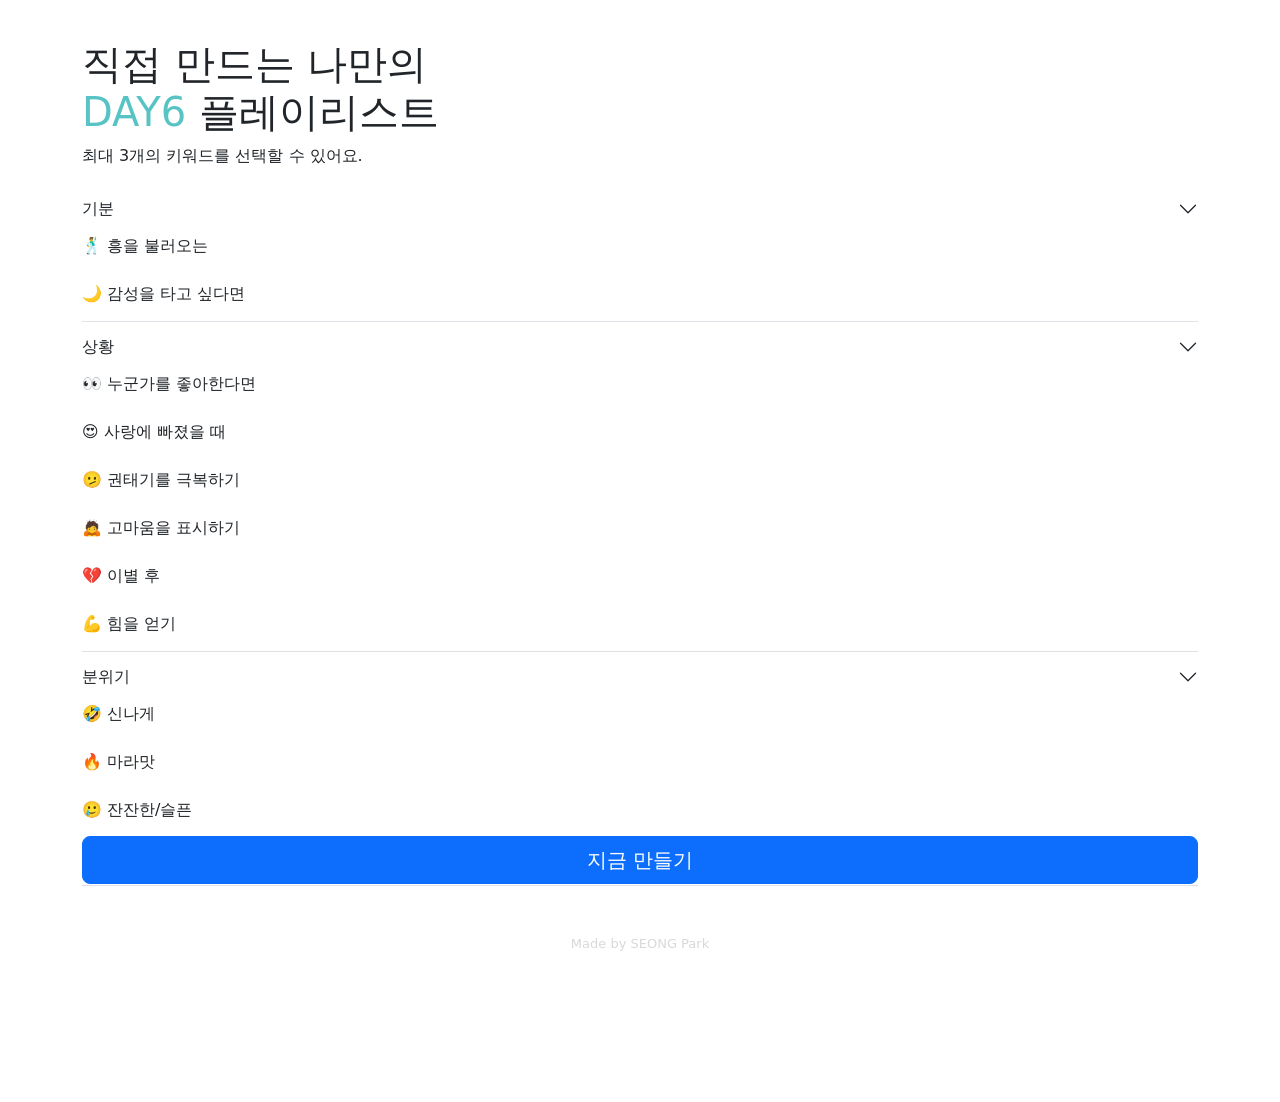
==== index.html @ 82f582e2 "edit" ====
<!DOCTYPE html>
<html lang="ko">
  <head>
    <meta charset="UTF-8" />
    <meta
      name="viewport"
      content="initial-scale=1.0; maximum-scale=1.0; minimum-scale=1.0; user-scalable=no;"
    />

    <link rel="shortcut icon" href="favicon.png" type="image/x-icon" />
    <title>데플리</title>
    <link rel="stylesheet" href="assets/style.css" />

    <link rel="manifest" href="manifest.json" />
    <link rel="apple-touch-icon" href="favicon.png" />
    <meta name="apple-mobile-web-app-capable" content="yes" />
    <meta name="theme-color" content="#fafafa" />
    <meta name="apple-mobile-web-app-title" content="데플리" />

    <link
      href="https://cdn.jsdelivr.net/npm/bootstrap@5.3.3/dist/css/bootstrap.min.css"
      rel="stylesheet"
      integrity="sha384-QWTKZyjpPEjISv5WaRU9OFeRpok6YctnYmDr5pNlyT2bRjXh0JMhjY6hW+ALEwIH"
      crossorigin="anonymous"
    />
    <link
      rel="stylesheet"
      href="https://cdnjs.cloudflare.com/ajax/libs/font-awesome/6.5.2/css/all.min.css"
      integrity="sha512-SnH5WK+bZxgPHs44uWIX+LLJAJ9/2PkPKZ5QiAj6Ta86w+fsb2TkcmfRyVX3pBnMFcV7oQPJkl9QevSCWr3W6A=="
      crossorigin="anonymous"
      referrerpolicy="no-referrer"
    />
    <style>
      .accordion-item {
        background-color: rgb(0, 0, 0, 0);
        box-shadow: none !important;
      }

      .accordion {
        --bs-accordion-bg: rgb(0, 0, 0, 0);
        --bs-accordion-active-color: black;
      }

      .accordion-button:not(.collapsed) {
        background-color: rgb(0, 0, 0, 0);
        box-shadow: none !important;
      }

      .accordion-button {
        padding: 15px 0px 15px 0px;
        border: none;
        box-shadow: none !important;
      }

      .accordion-button:not(.collapsed) {
        padding: 15px 0px 15px 0px;
      }

      .accordion-body {
        padding: 0px 0px 15px 0px;
      }
    </style>
  </head>
  <body>
    <div class="container" style="margin-top: 40px">
      <h1 class="highlight">
        직접 만드는 나만의<br /><span style="color: #57c3c5">DAY6</span>
        플레이리스트
      </h1>
      <p class="detail">최대 3개의 키워드를 선택할 수 있어요.</p>

      <div class="accordion accordion-flush" id="accordionFlushExample">
        <div class="accordion-item">
          <h2 class="accordion-header">
            <button
              class="accordion-button collapsed"
              type="button"
              data-bs-toggle="collapse"
              data-bs-target="#flush-collapseOne"
              aria-expanded="true"
              aria-controls="flush-collapseOne"
            >
              기분
            </button>
          </h2>
          <div id="flush-collapseOne" class="accordion-collapse collapse show">
            <div class="accordion-body">
              <div class="keyword" id="흥을 불러오는">🕺 흥을 불러오는</div>
              &nbsp;
              <div class="keyword" id="감성을 타고 싶다면">
                🌙 감성을 타고 싶다면
              </div>
            </div>
          </div>
        </div>
        <div class="accordion-item">
          <h2 class="accordion-header">
            <button
              class="accordion-button collapsed"
              type="button"
              data-bs-toggle="collapse"
              data-bs-target="#flush-collapseTwo"
              aria-expanded="true"
              aria-controls="flush-collapseTwo"
            >
              상황
            </button>
          </h2>
          <div id="flush-collapseTwo" class="accordion-collapse collapse show">
            <div class="accordion-body">
              <div class="keyword btn-margin-b" id="누군가를 좋아한다면">
                👀 누군가를 좋아한다면
              </div>
              &nbsp;
              <div class="keyword" id="사랑에 빠졌을 때">
                😍 사랑에 빠졌을 때
              </div>
              &nbsp;
              <div class="keyword" id="권태기를 극복하기">
                🫤 권태기를 극복하기
              </div>
              &nbsp;
              <div class="keyword btn-margin-b" id="고마움을 표시하기">
                🙇 고마움을 표시하기
              </div>
              &nbsp;
              <div class="keyword" id="이별 후">💔 이별 후</div>

              &nbsp;
              <div class="keyword" id="힘을 얻기">💪 힘을 얻기</div>
            </div>
          </div>
        </div>
        <div class="accordion-item">
          <h2 class="accordion-header">
            <button
              class="accordion-button collapsed"
              type="button"
              data-bs-toggle="collapse"
              data-bs-target="#flush-collapseThree"
              aria-expanded="true"
              aria-controls="flush-collapseThree"
            >
              분위기
            </button>
          </h2>
          <div
            id="flush-collapseThree"
            class="accordion-collapse collapse show"
          >
            <div class="accordion-body">
              <div class="keyword btn-margin-b" id="신나게">🤣 신나게</div>
              &nbsp;
              <div class="keyword" id="마라맛">🔥 마라맛</div>
              &nbsp;
              <div class="keyword" id="잔잔한/슬픈">🥲 잔잔한/슬픈</div>
              &nbsp;
              <div class="keyword" id="벅차오르는">🥹 벅차오르는</div>
            </div>
          </div>
        </div>

        <div class="fixed-bottom">
          <div class="d-grid gap-2 container">
            <button class="btn btn-primary letsmake btn-lg mb-3" type="button">
              지금 만들기
            </button>
          </div>
        </div>

        <center>
          <p class="mt-5 mb-5" style="color: #d8d8d8; font-size: 13px">
            Made by SEONG Park
          </p>
          <div style="height: 100px"></div>
        </center>
      </div>
    </div>

    <script src="script.js"></script>
    <script src="pwabuilder-sw.js"></script>
    <script
      src="https://cdn.jsdelivr.net/npm/bootstrap@5.3.3/dist/js/bootstrap.bundle.min.js"
      integrity="sha384-YvpcrYf0tY3lHB60NNkmXc5s9fDVZLESaAA55NDzOxhy9GkcIdslK1eN7N6jIeHz"
      crossorigin="anonymous"
    ></script>

    <script>
      if ("serviceWorker" in navigator) {
        navigator.serviceWorker
          .register("service-worker.js")
          .then((registration) => {
            console.log(
              "Service Worker registered with scope: ",
              registration.scope
            );
          })
          .catch((error) => {
            console.log("Service Worker registration failed: ", error);
          });
      }
    </script>

    <script type="text/javascript" src="//wcs.naver.net/wcslog.js"></script>
    <script type="text/javascript">
      if (!wcs_add) var wcs_add = {};
      wcs_add["wa"] = "500e5e6edbc548";
      if (window.wcs) {
        wcs_do();
      }
    </script>
  </body>
</html>
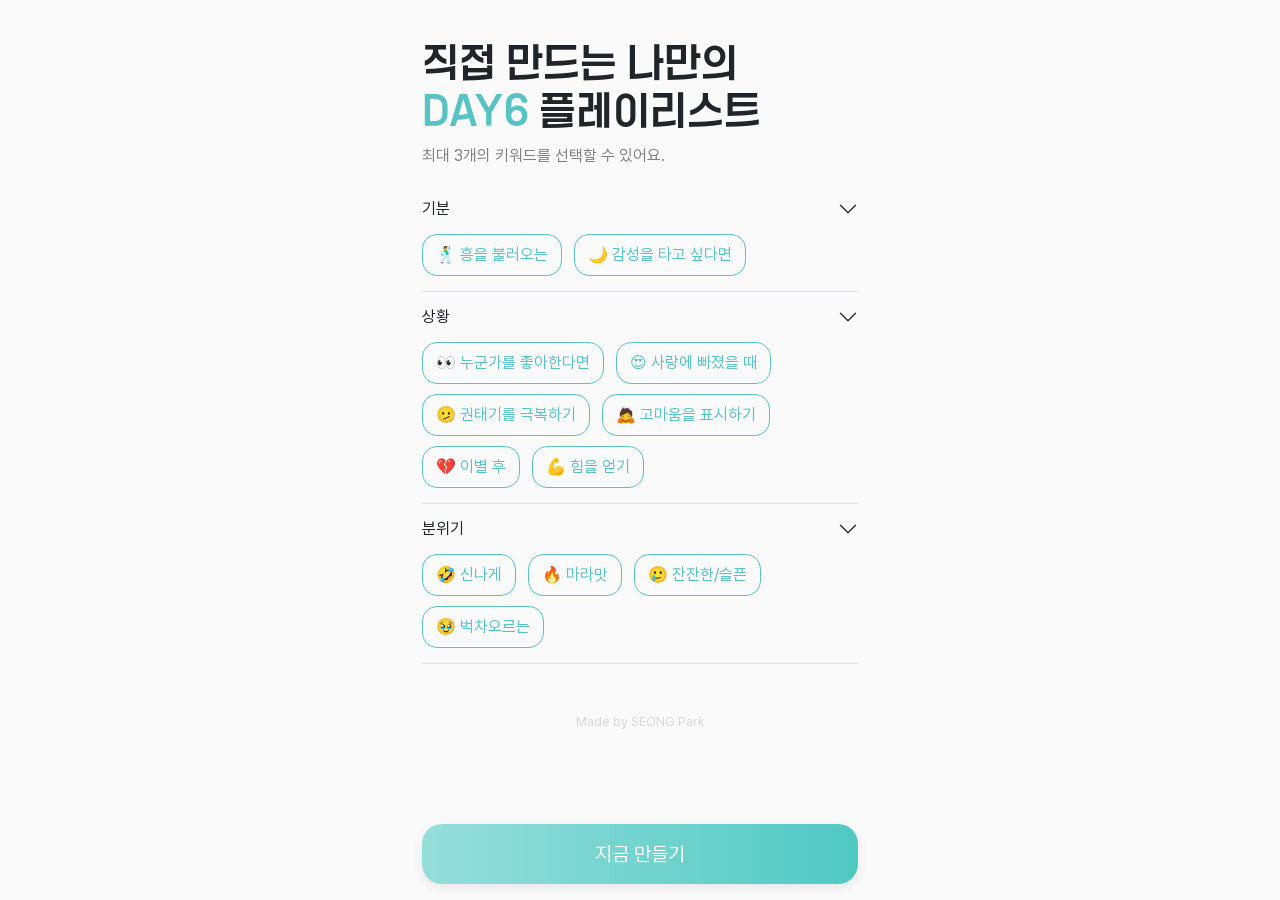
==== commit f488c398: "Bug FIx" ====
--- a/index.html
+++ b/index.html
@@ -69,6 +69,24 @@
       </h1>
       <p class="detail">최대 3개의 키워드를 선택할 수 있어요.</p>
 
+      <!-- Limit Modal -->
+      <div class="modal fade" id="limitModal" tabindex="-1" aria-hidden="true">
+        <div class="modal-dialog modal-dialog-centered">
+          <div class="modal-content" style="border-radius: 20px; border: none;">
+            <div class="modal-header" style="border-bottom: none; padding-top: 25px;">
+              <h5 class="modal-title bold" style="width: 100%; text-align: center;">알림</h5>
+              <button type="button" class="btn-close" data-bs-dismiss="modal" aria-label="Close" style="position: absolute; right: 20px;"></button>
+            </div>
+            <div class="modal-body" style="padding: 20px 25px 30px 25px; text-align: center; color: #585858;">
+              최대 3개의 키워드만 선택할 수 있습니다.
+            </div>
+            <div class="modal-footer" style="border-top: none; padding: 0 25px 25px 25px; display: flex; flex-direction: column; gap: 10px;">
+              <button type="button" class="btn btn-primary" data-bs-dismiss="modal" style="width: 100%; border-radius: 12px; padding: 12px; background-color: #57c3c5; border: none;">확인</button>
+            </div>
+          </div>
+        </div>
+      </div>
+
       <div class="accordion accordion-flush" id="accordionFlushExample">
         <div class="accordion-item">
           <h2 class="accordion-header">
@@ -162,7 +180,7 @@
 
         <div class="fixed-bottom">
           <div class="d-grid gap-2 container">
-            <button class="btn btn-primary letsmake btn-lg mb-3" type="button">
+            <button id="createPlaylist" class="btn btn-primary letsmake btn-lg mb-3" type="button">
               지금 만들기
             </button>
           </div>
@@ -177,13 +195,13 @@
       </div>
     </div>
 
-    <script src="script.js"></script>
-    <script src="pwabuilder-sw.js"></script>
     <script
       src="https://cdn.jsdelivr.net/npm/bootstrap@5.3.3/dist/js/bootstrap.bundle.min.js"
       integrity="sha384-YvpcrYf0tY3lHB60NNkmXc5s9fDVZLESaAA55NDzOxhy9GkcIdslK1eN7N6jIeHz"
       crossorigin="anonymous"
     ></script>
+    <script src="script.js"></script>
+    <script src="pwabuilder-sw.js"></script>
 
     <script>
       if ("serviceWorker" in navigator) {
--- a/assets/style.css
+++ b/assets/style.css
@@ -0,0 +1,110 @@
+
+@import url("pretendard.css");
+
+@font-face {
+  font-family: "WavvePADO-Regular";
+  src: url("font/WavvePADO-Regular.woff2")
+    format("woff2");
+  font-weight: normal;
+  font-style: normal;
+}
+
+@media (min-width: 465px) {
+  .container {
+    width: 460px !important;
+  }
+}
+
+body {
+  background-color: #fafafa !important;
+  font-family: "Pretendard", -apple-system, BlinkMacSystemFont, system-ui, Roboto, "Helvetica Neue", "Segoe UI", "Apple SD Gothic Neo", "Noto Sans KR", "Malgun Gothic", "Apple Color Emoji", "Segoe UI Emoji", "Segoe UI Symbol", sans-serif !important;
+}
+
+.highlight {
+  font-family: "WavvePADO-Regular" !important;
+}
+
+.bold {
+  font-family: "Pretendard", sans-serif !important;
+  font-weight: 700 !important;
+}
+
+.detail {
+  color: gray;
+}
+
+.btn-margin-b {
+  margin-bottom: 10px;
+}
+
+/* 키워드 선택 */
+.keyword {
+  display: inline-block;
+  padding: 8px 13px 8px 13px;
+  border: 1px solid #57c3c5;
+  cursor: pointer;
+  position: relative;
+  border-radius: 15px;
+  color: #57c3c5;
+}
+
+.keyword.selected {
+  background-color: #57c3c5;
+  color: #fff;
+}
+
+.letsmake {
+  border-radius: 20px !important;
+  border: none !important;
+  padding-top: 15px !important;
+  padding-bottom: 15px !important;
+  background: #50c9c3; /* fallback for old browsers */
+  background: -webkit-linear-gradient(
+    to right,
+    #96deda,
+    #50c9c3
+  ); /* Chrome 10-25, Safari 5.1-6 */
+  background: linear-gradient(
+    to right,
+    #96deda,
+    #50c9c3
+  ); /* W3C, IE 10+/ Edge, Firefox 16+, Chrome 26+, Opera 12+, Safari 7+ */
+  box-shadow: rgba(0, 0, 0, 0.08) 0px 4px 12px;
+}
+
+.song-list {
+  display: flex;
+  align-items: center;
+}
+
+.album {
+  width: 60px;
+  height: 60px;
+  border-radius: 10px;
+  box-shadow: rgba(0, 0, 0, 0.09) 0px 3px 12px;
+}
+
+.play {
+  border: none;
+  background-color: transparent;
+  margin-left: 10px;
+  color: #d8d8d8;
+  font-size: 27px;
+}
+
+.recent {
+  width: 100%;
+  padding-top: 9px;
+  padding-bottom: 15px;
+  background-color: #50c9c3;
+  color: white;
+  border-radius: 15px;
+}
+
+div {
+  touch-action: manipulation !important;
+}
+
+.btn {
+  touch-action: manipulation !important;
+}
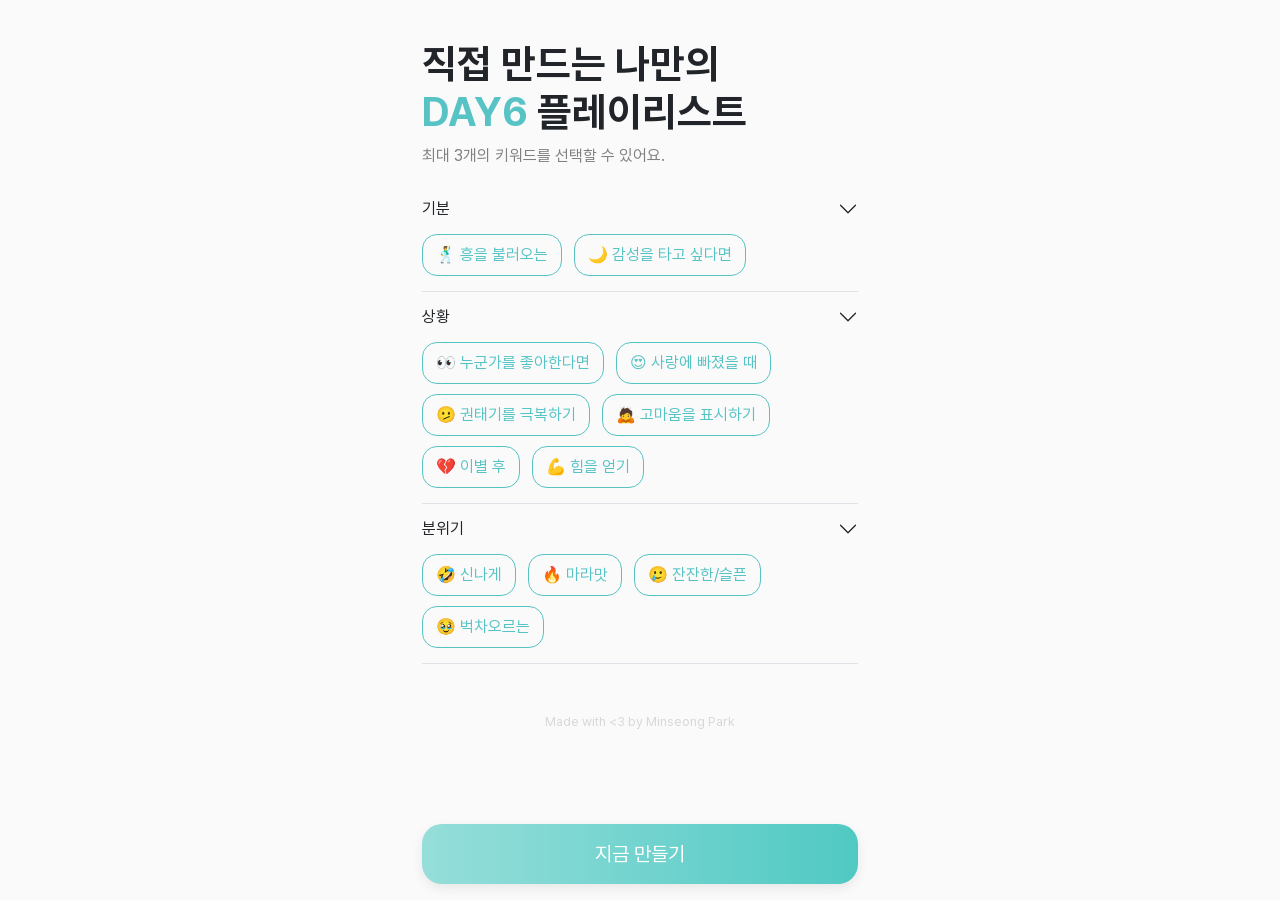
==== commit 68f40bf6: "Add music list" ====
--- a/index.html
+++ b/index.html
@@ -188,7 +188,7 @@
 
         <center>
           <p class="mt-5 mb-5" style="color: #d8d8d8; font-size: 13px">
-            Made by SEONG Park
+            Made with <3 by Minseong Park
           </p>
           <div style="height: 100px"></div>
         </center>
--- a/assets/style.css
+++ b/assets/style.css
@@ -1,7 +1,7 @@
 
 @import url("pretendard.css");
 
-@font-face {
+@f-ont-face {
   font-family: "WavvePADO-Regular";
   src: url("font/WavvePADO-Regular.woff2")
     format("woff2");
@@ -21,7 +21,8 @@
 }
 
 .highlight {
-  font-family: "WavvePADO-Regular" !important;
+  font-family: "Pretendard", -apple-system, BlinkMacSystemFont, system-ui, Roboto, "Helvetica Neue", "Segoe UI", "Apple SD Gothic Neo", "Noto Sans KR", "Malgun Gothic", "Apple Color Emoji", "Segoe UI Emoji", "Segoe UI Symbol", sans-serif !important;
+  font-weight: 700;
 }
 
 .bold {
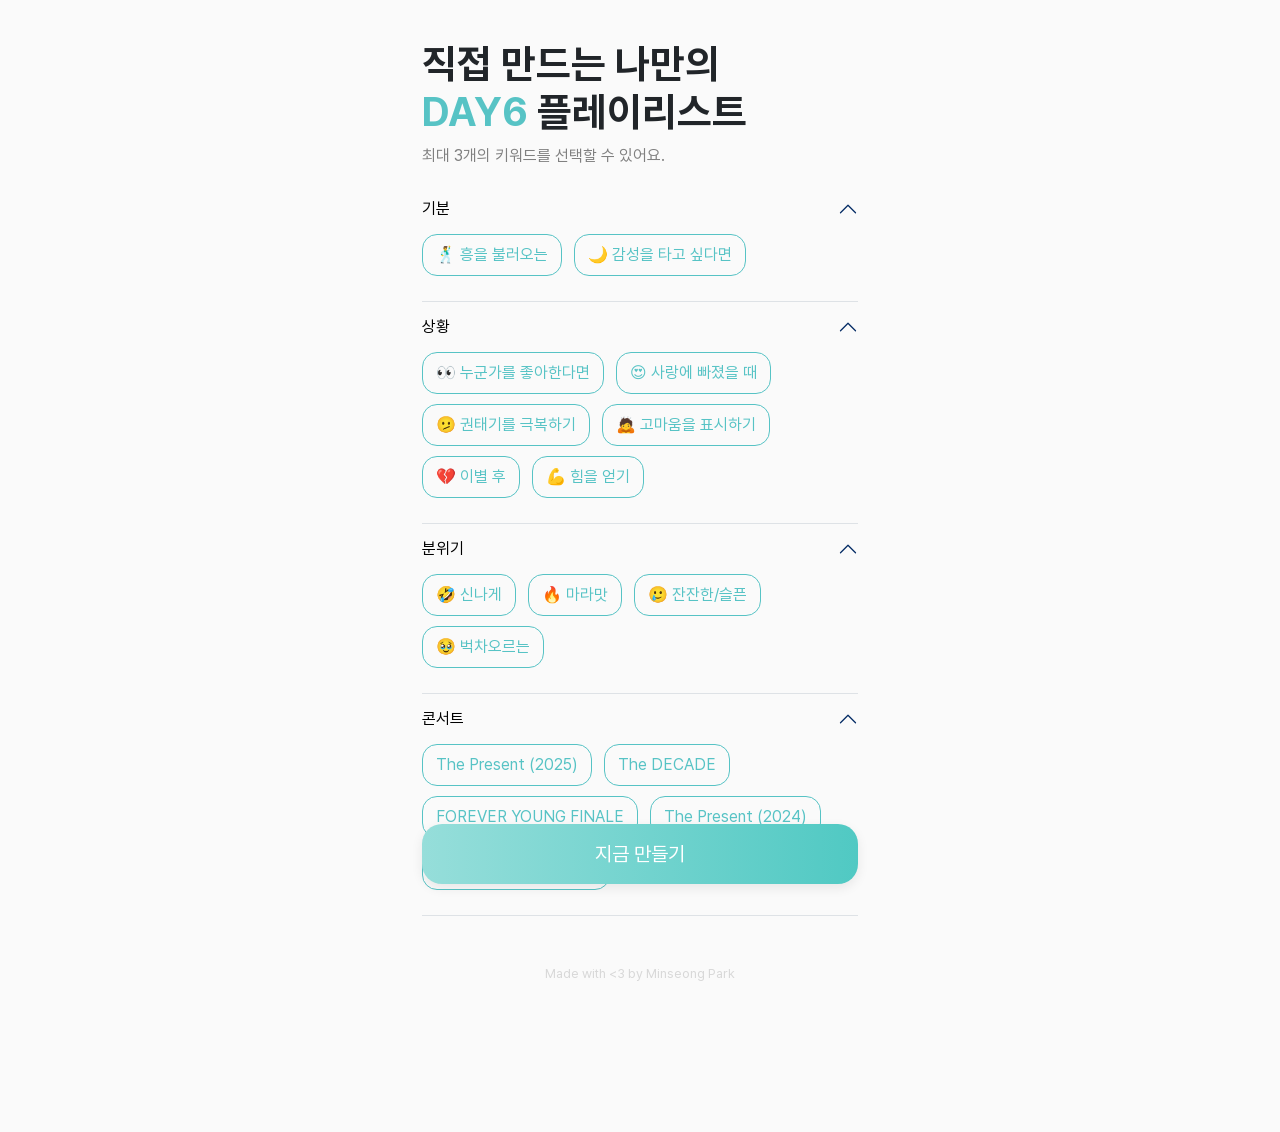
==== commit 314c82bb: "2.0 ver Update" ====
--- a/index.html
+++ b/index.html
@@ -56,6 +56,7 @@
         padding: 15px 0px 15px 0px;
       }
 
+
       .accordion-body {
         padding: 0px 0px 15px 0px;
       }
@@ -91,7 +92,7 @@
         <div class="accordion-item">
           <h2 class="accordion-header">
             <button
-              class="accordion-button collapsed"
+              class="accordion-button"
               type="button"
               data-bs-toggle="collapse"
               data-bs-target="#flush-collapseOne"
@@ -103,9 +104,9 @@
           </h2>
           <div id="flush-collapseOne" class="accordion-collapse collapse show">
             <div class="accordion-body">
-              <div class="keyword" id="흥을 불러오는">🕺 흥을 불러오는</div>
-              &nbsp;
-              <div class="keyword" id="감성을 타고 싶다면">
+              <div class="keyword btn-margin-b" id="흥을 불러오는">🕺 흥을 불러오는</div>
+              &nbsp;
+              <div class="keyword btn-margin-b" id="감성을 타고 싶다면">
                 🌙 감성을 타고 싶다면
               </div>
             </div>
@@ -114,7 +115,7 @@
         <div class="accordion-item">
           <h2 class="accordion-header">
             <button
-              class="accordion-button collapsed"
+              class="accordion-button"
               type="button"
               data-bs-toggle="collapse"
               data-bs-target="#flush-collapseTwo"
@@ -130,11 +131,11 @@
                 👀 누군가를 좋아한다면
               </div>
               &nbsp;
-              <div class="keyword" id="사랑에 빠졌을 때">
+              <div class="keyword btn-margin-b" id="사랑에 빠졌을 때">
                 😍 사랑에 빠졌을 때
               </div>
               &nbsp;
-              <div class="keyword" id="권태기를 극복하기">
+              <div class="keyword btn-margin-b" id="권태기를 극복하기">
                 🫤 권태기를 극복하기
               </div>
               &nbsp;
@@ -142,17 +143,17 @@
                 🙇 고마움을 표시하기
               </div>
               &nbsp;
-              <div class="keyword" id="이별 후">💔 이별 후</div>
-
-              &nbsp;
-              <div class="keyword" id="힘을 얻기">💪 힘을 얻기</div>
-            </div>
-          </div>
-        </div>
-        <div class="accordion-item">
-          <h2 class="accordion-header">
-            <button
-              class="accordion-button collapsed"
+              <div class="keyword btn-margin-b" id="이별 후">💔 이별 후</div>
+
+              &nbsp;
+              <div class="keyword btn-margin-b" id="힘을 얻기">💪 힘을 얻기</div>
+            </div>
+          </div>
+        </div>
+        <div class="accordion-item">
+          <h2 class="accordion-header">
+            <button
+              class="accordion-button"
               type="button"
               data-bs-toggle="collapse"
               data-bs-target="#flush-collapseThree"
@@ -169,11 +170,41 @@
             <div class="accordion-body">
               <div class="keyword btn-margin-b" id="신나게">🤣 신나게</div>
               &nbsp;
-              <div class="keyword" id="마라맛">🔥 마라맛</div>
-              &nbsp;
-              <div class="keyword" id="잔잔한/슬픈">🥲 잔잔한/슬픈</div>
-              &nbsp;
-              <div class="keyword" id="벅차오르는">🥹 벅차오르는</div>
+              <div class="keyword btn-margin-b" id="마라맛">🔥 마라맛</div>
+              &nbsp;
+              <div class="keyword btn-margin-b" id="잔잔한/슬픈">🥲 잔잔한/슬픈</div>
+              &nbsp;
+              <div class="keyword btn-margin-b" id="벅차오르는">🥹 벅차오르는</div>
+            </div>
+          </div>
+        </div>
+        <div class="accordion-item">
+          <h2 class="accordion-header">
+            <button
+              class="accordion-button"
+              type="button"
+              data-bs-toggle="collapse"
+              data-bs-target="#flush-collapseFour"
+              aria-expanded="true"
+              aria-controls="flush-collapseFour"
+            >
+              콘서트
+            </button>
+          </h2>
+          <div
+            id="flush-collapseFour"
+            class="accordion-collapse collapse show"
+          >
+            <div class="accordion-body">
+              <div class="keyword btn-margin-b" id="concert_thepresent25">The Present (2025)</div>   
+              &nbsp;            
+              <div class="keyword btn-margin-b" id="concert_thedecade">The DECADE</div>
+              &nbsp;            
+              <div class="keyword btn-margin-b" id="concert_foreveryoungfinale">FOREVER YOUNG FINALE</div>
+              &nbsp;            
+              <div class="keyword btn-margin-b" id="concert_thepresent24">The Present (2024)</div>
+              &nbsp;            
+              <div class="keyword btn-margin-b" id="concert_welcometotheshow">Welcome to the Show</div>
             </div>
           </div>
         </div>
--- a/assets/style.css
+++ b/assets/style.css
@@ -1,13 +1,5 @@
 
 @import url("pretendard.css");
-
-@f-ont-face {
-  font-family: "WavvePADO-Regular";
-  src: url("font/WavvePADO-Regular.woff2")
-    format("woff2");
-  font-weight: normal;
-  font-style: normal;
-}
 
 @media (min-width: 465px) {
   .container {
